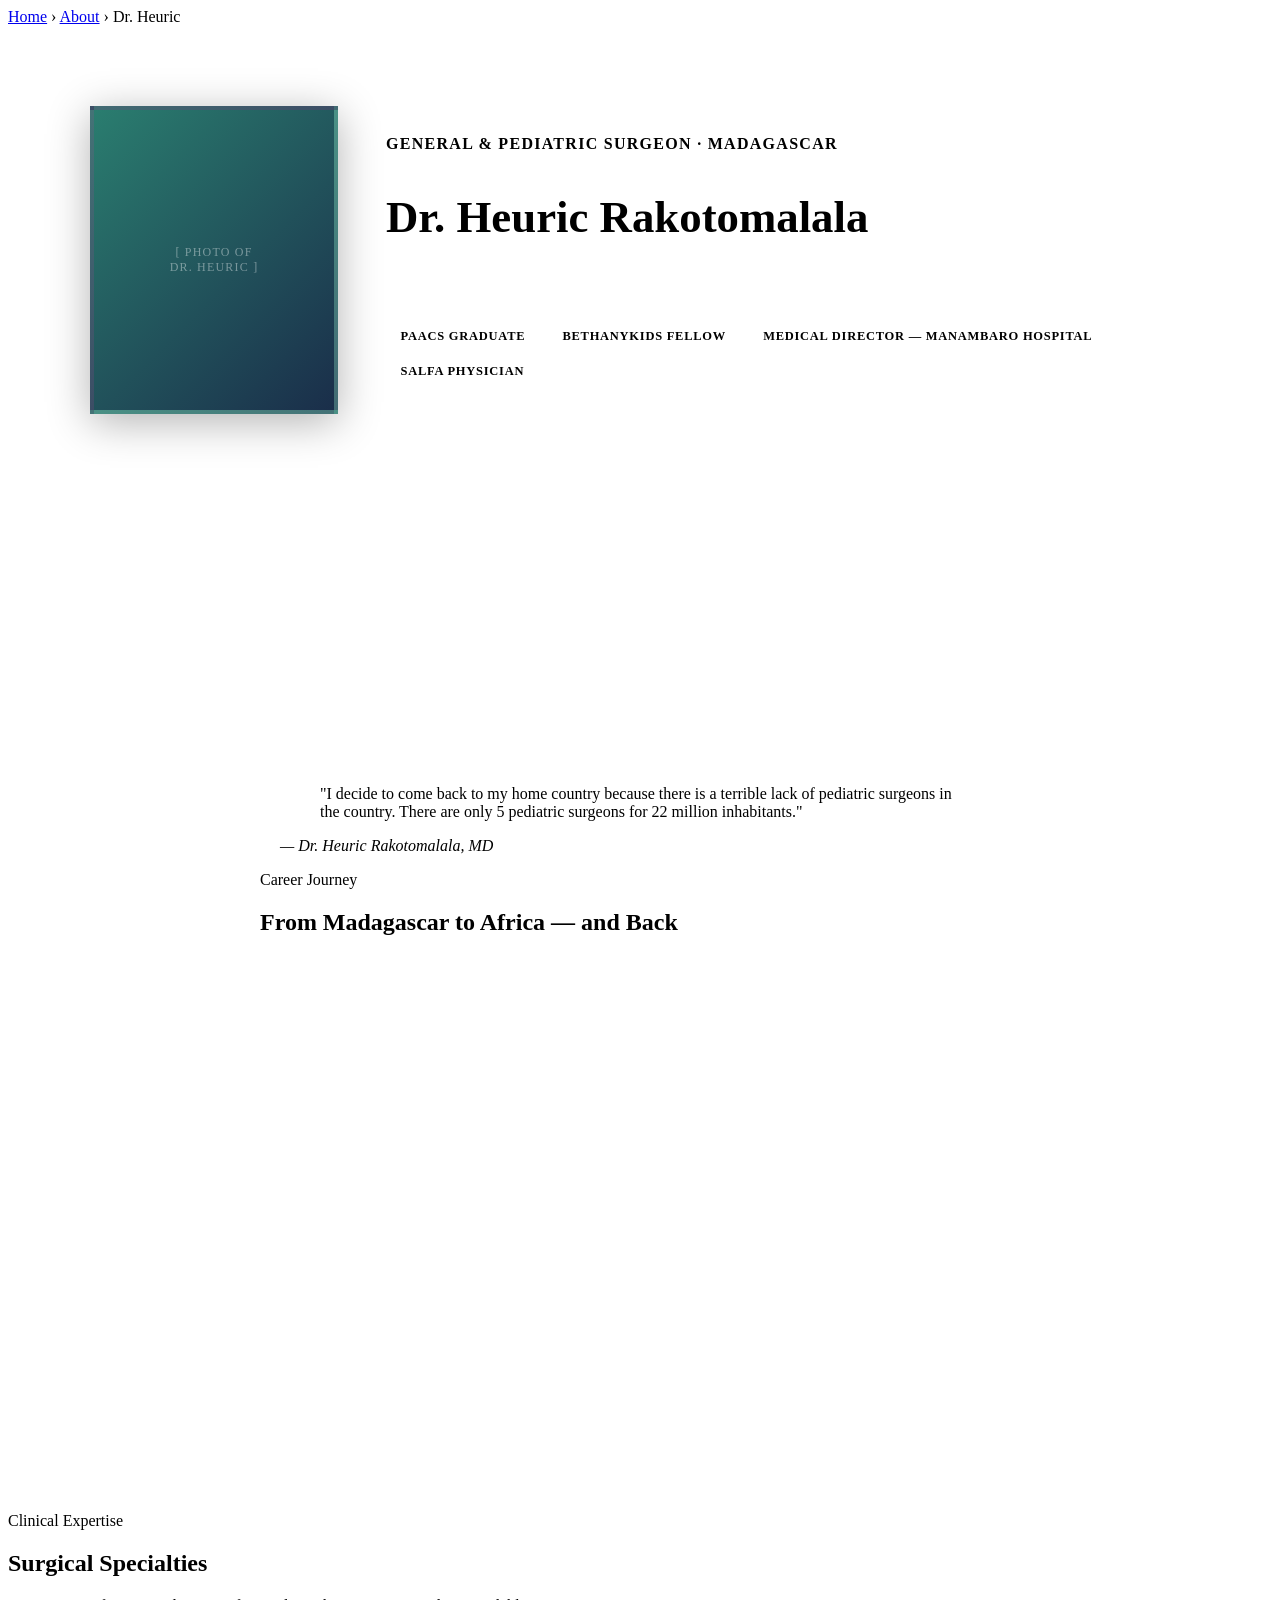
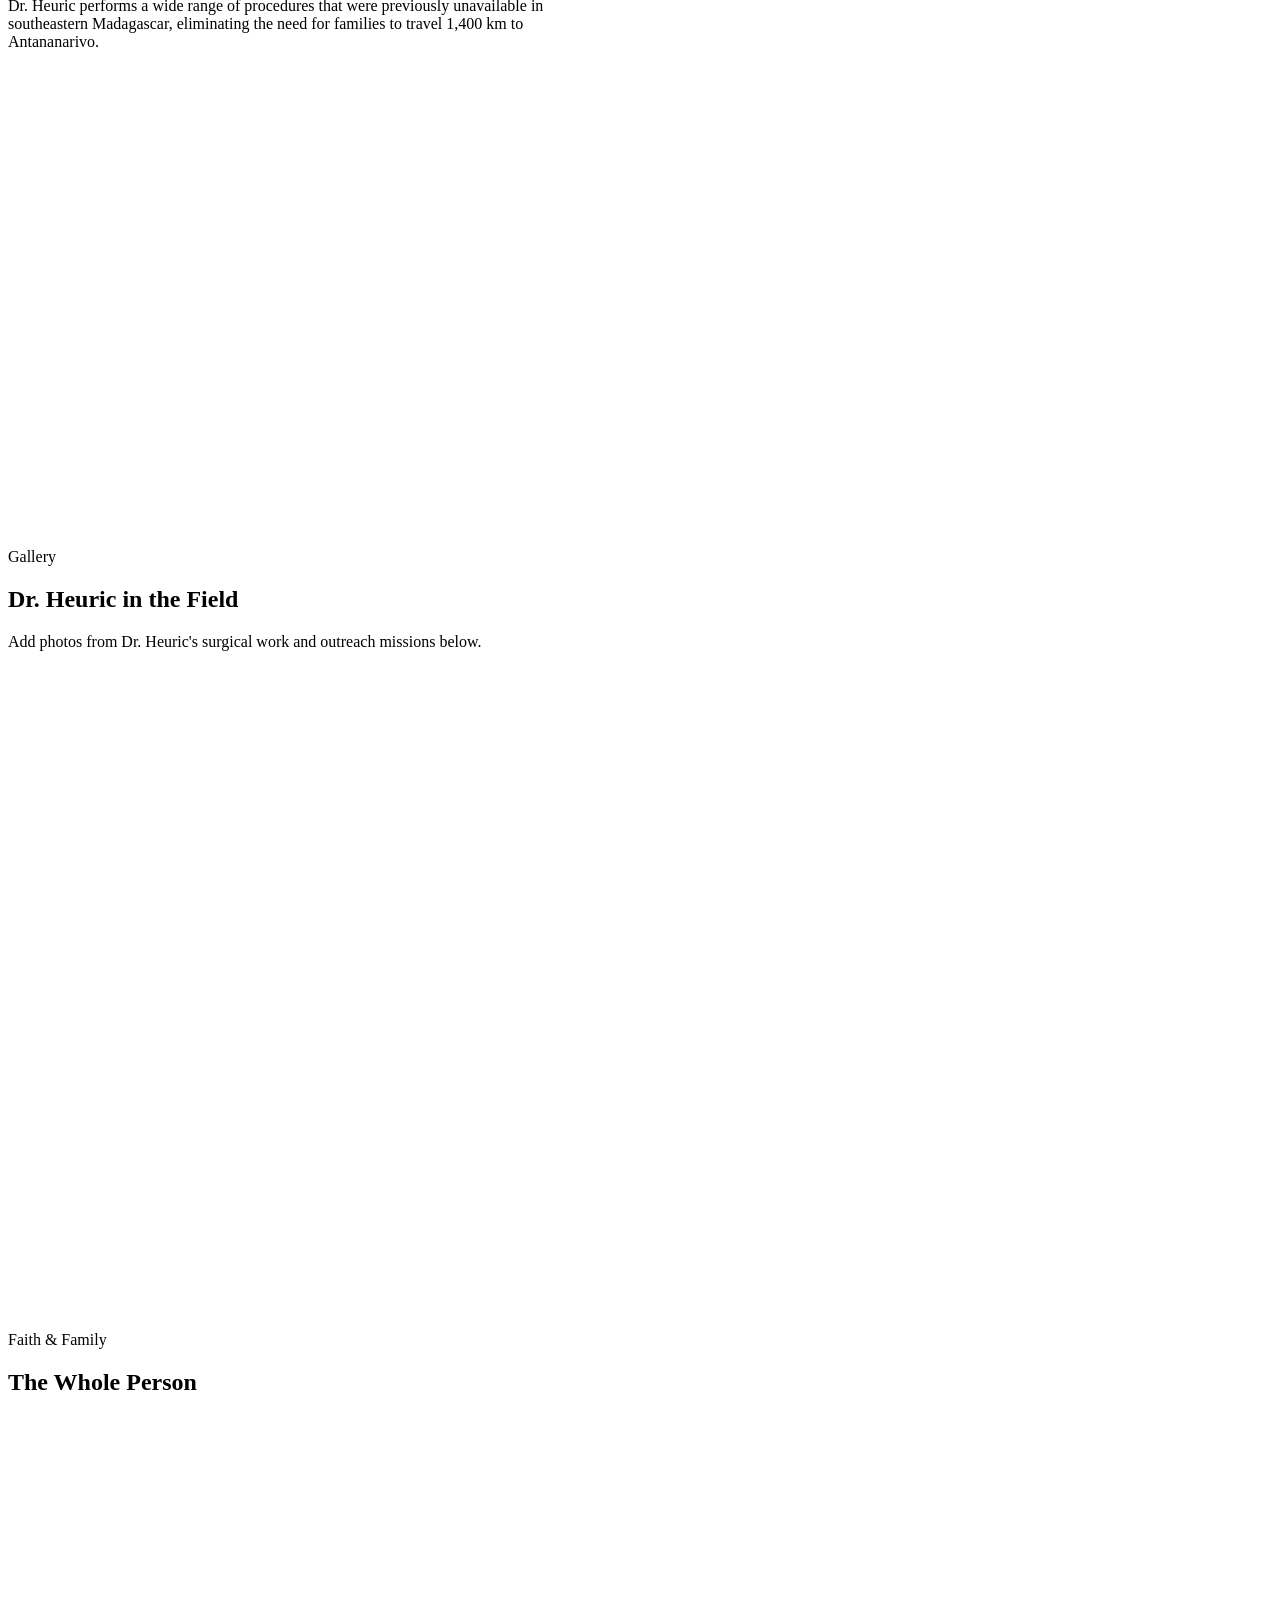
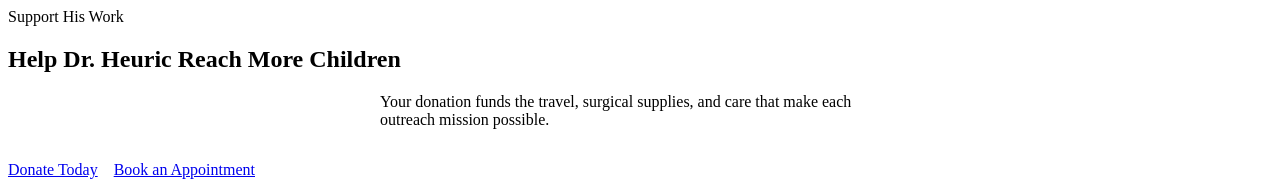
==== pages/doctor.html @ 9b4badfc "Add files via upload" ====
<!DOCTYPE html>
<html lang="en">
<head>
  <meta charset="UTF-8" />
  <meta name="viewport" content="width=device-width, initial-scale=1.0" />
  <title>Dr. Heuric Rakotomalala — BethanyKids Madagascar</title>
  <meta name="description" content="Meet Dr. Heuric Rakotomalala, one of Madagascar's leading pediatric and general surgeons, serving children across the island through BethanyKids Madagascar." />
  <link rel="stylesheet" href="../css/style.css" />
  <style>
    .fade-in {
      opacity: 0;
      transform: translateY(20px);
      transition: opacity 0.6s ease, transform 0.6s ease;
    }
    .fade-in.visible { opacity: 1; transform: translateY(0); }

    .bio-hero {
      background: var(--navy);
      padding: 5rem 2rem;
      position: relative;
      overflow: hidden;
    }

    .bio-hero::after {
      content: '';
      position: absolute;
      bottom: 0; left: 0; right: 0;
      height: 4px;
      background: linear-gradient(90deg, var(--teal) 0%, var(--gold) 100%);
    }

    .bio-hero-inner {
      max-width: 1100px;
      margin: 0 auto;
      display: grid;
      grid-template-columns: auto 1fr;
      gap: 3rem;
      align-items: center;
    }

    .bio-photo {
      width: 240px;
      height: 300px;
      object-fit: cover;
      border-radius: var(--radius);
      box-shadow: 0 8px 40px rgba(0,0,0,0.3);
      border: 4px solid rgba(255,255,255,0.15);
      background: linear-gradient(135deg, #2a7d6f, #1a2e4a);
      display: flex;
      align-items: center;
      justify-content: center;
      color: rgba(255,255,255,0.4);
      font-size: 0.75rem;
      letter-spacing: 0.1em;
      text-transform: uppercase;
      text-align: center;
      flex-shrink: 0;
    }

    .bio-header h1 {
      color: var(--white);
      font-size: clamp(1.8rem, 4vw, 2.8rem);
      margin-bottom: 0.5rem;
    }

    .bio-header .title-badge {
      color: var(--gold);
      font-size: 1rem;
      font-weight: 700;
      letter-spacing: 0.08em;
      text-transform: uppercase;
      margin-bottom: 1.25rem;
      display: block;
    }

    .bio-header p {
      color: rgba(255,255,255,0.8);
      font-size: 1.05rem;
      max-width: 580px;
      margin-bottom: 1.5rem;
    }

    .bio-tags { display: flex; flex-wrap: wrap; gap: 0.5rem; }

    .bio-tag {
      background: rgba(255,255,255,0.1);
      border: 1px solid rgba(255,255,255,0.2);
      color: var(--white);
      padding: 0.3rem 0.85rem;
      border-radius: 20px;
      font-size: 0.78rem;
      font-weight: 700;
      letter-spacing: 0.06em;
      text-transform: uppercase;
    }

    .timeline {
      position: relative;
      padding-left: 2rem;
      margin-top: 2rem;
    }

    .timeline::before {
      content: '';
      position: absolute;
      left: 0;
      top: 0; bottom: 0;
      width: 2px;
      background: linear-gradient(180deg, var(--teal) 0%, var(--gold) 100%);
    }

    .timeline-item {
      position: relative;
      padding: 0 0 2rem 1.5rem;
    }

    .timeline-item::before {
      content: '';
      position: absolute;
      left: -0.45rem;
      top: 0.4rem;
      width: 12px;
      height: 12px;
      border-radius: 50%;
      background: var(--gold);
      border: 2px solid var(--white);
    }

    .timeline-year {
      font-size: 0.75rem;
      font-weight: 700;
      letter-spacing: 0.12em;
      text-transform: uppercase;
      color: var(--teal);
      margin-bottom: 0.25rem;
    }

    .timeline-title {
      font-family: var(--font-display);
      font-size: 1.05rem;
      color: var(--navy);
      margin-bottom: 0.25rem;
    }

    .timeline-desc {
      font-size: 0.9rem;
      color: var(--gray);
    }

    .specialties-grid {
      display: grid;
      grid-template-columns: repeat(auto-fit, minmax(200px, 1fr));
      gap: 1rem;
      margin-top: 1.5rem;
    }

    .specialty-item {
      display: flex;
      align-items: flex-start;
      gap: 0.75rem;
      padding: 1rem;
      background: var(--off-white);
      border-radius: var(--radius);
    }

    .specialty-item .icon { font-size: 1.4rem; flex-shrink: 0; }
    .specialty-item span { font-size: 0.9rem; font-weight: 700; color: var(--navy); }

    .gallery-grid {
      display: grid;
      grid-template-columns: repeat(3, 1fr);
      gap: 1rem;
      margin-top: 2rem;
    }

    .gallery-item {
      border-radius: var(--radius);
      overflow: hidden;
      aspect-ratio: 4/3;
      background: linear-gradient(135deg, var(--navy), var(--teal));
      display: flex;
      align-items: center;
      justify-content: center;
      color: rgba(255,255,255,0.4);
      font-size: 0.75rem;
      letter-spacing: 0.08em;
      text-transform: uppercase;
      text-align: center;
    }

    .gallery-item img {
      width: 100%; height: 100%;
      object-fit: cover;
    }

    @media (max-width: 700px) {
      .bio-hero-inner { grid-template-columns: 1fr; }
      .bio-photo { width: 160px; height: 200px; }
      .gallery-grid { grid-template-columns: 1fr 1fr; }
    }
  </style>
</head>
<body>

<div id="site-nav"></div>

<nav class="breadcrumb">
  <a href="../index.html">Home</a>
  <span>›</span>
  <a href="about.html">About</a>
  <span>›</span>
  <span>Dr. Heuric</span>
</nav>

<!-- BIO HERO -->
<section class="bio-hero">
  <div class="bio-hero-inner">
    <!-- Replace this div with <img> once photo is available -->
    <div class="bio-photo">[ Photo of<br>Dr. Heuric ]</div>
    <div class="bio-header">
      <span class="title-badge">General &amp; Pediatric Surgeon · Madagascar</span>
      <h1>Dr. Heuric Rakotomalala</h1>
      <p>Serving the children of Madagascar with world-class surgical skill, compassion, and faith — one operation at a time.</p>
      <div class="bio-tags">
        <span class="bio-tag">PAACS Graduate</span>
        <span class="bio-tag">BethanyKids Fellow</span>
        <span class="bio-tag">Medical Director — Manambaro Hospital</span>
        <span class="bio-tag">SALFA Physician</span>
      </div>
    </div>
  </div>
</section>

<!-- INTRO -->
<section class="section">
  <div class="container">
    <div class="split">
      <div class="fade-in">
        <p class="section-label">His Story</p>
        <h2 class="section-title">A Doctor Called to Serve</h2>
        <p style="color:var(--gray);margin-bottom:1rem;">
          Dr. Heuric Rakotomalala was born in Antsirabe, Madagascar and grew up mostly in Antananarivo. From the beginning, he felt called to serve his countrymen — a calling that would take him through years of advanced training before bringing him back to the people who needed him most.
        </p>
        <p style="color:var(--gray);margin-bottom:1rem;">
          He trained first as a medical doctor in Madagascar, then pursued surgical training through <strong>PAACS</strong> (Pan African Academy of Christian Surgeons) at Banso Baptist Hospital in Cameroon from 2003, graduating in July 2007. He went on to complete a <strong>pediatric surgery fellowship at BethanyKids' Kijabe Hospital in Kenya</strong>, graduating in 2010.
        </p>
        <p style="color:var(--gray);">
          After graduation, Dr. Rakotomalala worked one year at BethanyKids as a Junior Consultant Pediatric Surgeon. In March 2011, the Lord brought Heuric and his family back to Madagascar — appointed to work at Antanimalandy Lutheran Hospital in Mahajanga.
        </p>
      </div>
      <div class="split-img fade-in">
        <!-- Replace with real photo — e.g., Heuric at Manambaro with Dr. Roach -->
        <div class="img-placeholder">[ Photo: Dr. Heuric with team at Manambaro ]</div>
      </div>
    </div>
  </div>
</section>

<!-- QUOTE -->
<section class="section section-alt">
  <div class="container">
    <div class="quote-block" style="max-width:720px;margin:0 auto;">
      <blockquote>"I decide to come back to my home country because there is a terrible lack of pediatric surgeons in the country. There are only 5 pediatric surgeons for 22 million inhabitants."</blockquote>
      <cite>— Dr. Heuric Rakotomalala, MD</cite>
    </div>
  </div>
</section>

<!-- CAREER TIMELINE -->
<section class="section">
  <div class="container">
    <div style="max-width:760px;margin:0 auto;">
      <p class="section-label">Career Journey</p>
      <h2 class="section-title">From Madagascar to Africa — and Back</h2>
      <div class="timeline fade-in">
        <div class="timeline-item">
          <div class="timeline-year">Early Career</div>
          <div class="timeline-title">Medical Doctor, Madagascar</div>
          <div class="timeline-desc">Completed initial medical training in Madagascar before pursuing advanced surgical specialization.</div>
        </div>
        <div class="timeline-item">
          <div class="timeline-year">2003 – 2007</div>
          <div class="timeline-title">PAACS Surgical Residency — Banso Baptist Hospital, Cameroon</div>
          <div class="timeline-desc">Trained in general surgery through the Pan African Academy of Christian Surgeons. Graduated July 2007.</div>
        </div>
        <div class="timeline-item">
          <div class="timeline-year">2007 – 2010</div>
          <div class="timeline-title">Pediatric Surgery Fellowship — BethanyKids, Kijabe Hospital, Kenya</div>
          <div class="timeline-desc">Completed specialized pediatric surgery training. Graduated 2010. Served briefly as Junior Consultant Pediatric Surgeon at BethanyKids.</div>
        </div>
        <div class="timeline-item">
          <div class="timeline-year">2011</div>
          <div class="timeline-title">Return to Madagascar — Antanimalandy Lutheran Hospital, Mahajanga</div>
          <div class="timeline-desc">Returned home with family. Appointed to Antanimalandy Lutheran Hospital. Also became Chief Medical Officer while training young physicians.</div>
        </div>
        <div class="timeline-item">
          <div class="timeline-year">2015 – Present</div>
          <div class="timeline-title">Medical Director — Manambaro Lutheran Hospital, Southeastern Madagascar</div>
          <div class="timeline-desc">Serving the southeastern region where need for surgeons is "huge." The hospital serves nearly 3 million people with Dr. Rakotomalala as the only certified general and pediatric surgeon. Hosted international medical exchanges with University of Western Michigan.</div>
        </div>
      </div>
    </div>
  </div>
</section>

<!-- SPECIALTIES -->
<section class="section section-alt">
  <div class="container">
    <p class="section-label">Clinical Expertise</p>
    <h2 class="section-title">Surgical Specialties</h2>
    <p style="color:var(--gray);max-width:600px;margin-bottom:0.5rem;">
      Dr. Heuric performs a wide range of procedures that were previously unavailable in southeastern Madagascar, eliminating the need for families to travel 1,400 km to Antananarivo.
    </p>
    <div class="specialties-grid fade-in">
      <div class="specialty-item">
        <span class="icon">👶</span>
        <span>Cleft Lip &amp; Palate Repair</span>
      </div>
      <div class="specialty-item">
        <span class="icon">🧠</span>
        <span>VP Shunt Placement</span>
      </div>
      <div class="specialty-item">
        <span class="icon">🦶</span>
        <span>Clubfoot Correction</span>
      </div>
      <div class="specialty-item">
        <span class="icon">🩺</span>
        <span>Spina Bifida Correction</span>
      </div>
      <div class="specialty-item">
        <span class="icon">🔬</span>
        <span>General Pediatric Surgery</span>
      </div>
      <div class="specialty-item">
        <span class="icon">🏥</span>
        <span>General &amp; Emergency Surgery</span>
      </div>
      <div class="specialty-item">
        <span class="icon">📋</span>
        <span>Surgical Outreach &amp; Training</span>
      </div>
      <div class="specialty-item">
        <span class="icon">🌍</span>
        <span>Tropical Medicine Consultation</span>
      </div>
    </div>
  </div>
</section>

<!-- IMPACT AT MANAMBARO -->
<section class="section">
  <div class="container">
    <div class="split">
      <div class="split-img fade-in">
        <div class="img-placeholder">[ Photo: Heuric in green scrubs at Manambaro with Dr. Roach, students &amp; SALFA health leaders ]</div>
      </div>
      <div class="fade-in">
        <p class="section-label">Impact at Manambaro</p>
        <h2 class="section-title">Transforming a Region</h2>
        <p style="color:var(--gray);margin-bottom:1rem;">
          Since Dr. Rakotomalala began serving at Manambaro Lutheran Hospital in February 2015, the impact on the surrounding region has been immense. Patients no longer need to travel 1,400 km to Antananarivo for pediatric surgical procedures.
        </p>
        <p style="color:var(--gray);margin-bottom:1rem;">
          Many surrounding hospitals now refer their surgical patients to Dr. Rakotomalala — who sometimes travels over 500 kilometres to reach them. The hospital serves nearly 3 million people.
        </p>
        <p style="color:var(--gray);margin-bottom:1.5rem;">
          In addition to his surgical work, Dr. Heuric hosted Professor Dr. Richard Roach from the University of Western Michigan and multiple groups of students for medical exchanges — Malagasy doctors teaching tropical medicine, visiting physicians sharing updates on diabetes, hypertension and stroke treatments.
        </p>
        <div class="quote-block">
          <blockquote>"Patients no longer have to travel the long distance from southwest Cameroon to the PAACS training centre for surgical procedures that can now be done in Mutengene."</blockquote>
          <cite>— Parallel story: Dr. Gerald Ekwen, PAACS Alumni Newsletter</cite>
        </div>
      </div>
    </div>
  </div>
</section>

<!-- PHOTO GALLERY -->
<section class="section section-alt">
  <div class="container">
    <p class="section-label">Gallery</p>
    <h2 class="section-title">Dr. Heuric in the Field</h2>
    <p style="color:var(--gray);margin-bottom:0.5rem;">
      Add photos from Dr. Heuric's surgical work and outreach missions below.
    </p>
    <div class="gallery-grid fade-in">
      <div class="gallery-item">[ Photo 1 ]</div>
      <div class="gallery-item">[ Photo 2 ]</div>
      <div class="gallery-item">[ Photo 3 ]</div>
      <div class="gallery-item">[ Photo 4 ]</div>
      <div class="gallery-item">[ Photo 5 ]</div>
      <div class="gallery-item">[ Photo 6 ]</div>
    </div>
  </div>
</section>

<!-- PERSONAL -->
<section class="section section-navy">
  <div class="container" style="max-width:760px;">
    <p class="section-label">Faith &amp; Family</p>
    <h2 class="section-title" style="color:var(--white);">The Whole Person</h2>
    <p style="color:rgba(255,255,255,0.8);margin-bottom:1rem;">
      Dr. Heuric and his wife, Mireille — who is also an internist — have three grown children (Ihoby, Andry and Mirenty), each pursuing their education in the United States.
    </p>
    <p style="color:rgba(255,255,255,0.8);margin-bottom:1rem;">
      His daily routine begins with hospital devotions followed by surgical rounds and scheduled procedures. He reflects that PAACS prepared him not just surgically, but spiritually: <em style="color:var(--gold);">"PAACS helped me to live a daily life honoring God — performing high quality surgery, handling difficult situations with learned skills, and having the Great Healer beside me."</em>
    </p>
    <p style="color:rgba(255,255,255,0.8);">
      "God is truly our Provider since the beginning," he states. Dr. Heuric is committed to training future surgeons at Manambaro Lutheran Hospital and across Madagascar through PAACS.
    </p>
  </div>
</section>

<!-- CTA -->
<section class="section text-center">
  <div class="container">
    <p class="section-label">Support His Work</p>
    <h2 class="section-title">Help Dr. Heuric Reach More Children</h2>
    <p style="color:var(--gray);max-width:520px;margin:0 auto 2rem;">
      Your donation funds the travel, surgical supplies, and care that make each outreach mission possible.
    </p>
    <a href="donate.html"  class="btn btn-primary">Donate Today</a>
    <a href="contact.html" class="btn btn-teal" style="margin-left:0.75rem;">Book an Appointment</a>
  </div>
</section>

<div id="site-footer"></div>

<script>window.BKM_PAGE = 'doctor'; window.BKM_ROOT = '../';</script>
<script src="../js/components.js"></script>
<script src="../js/main.js"></script>
</body>
</html>
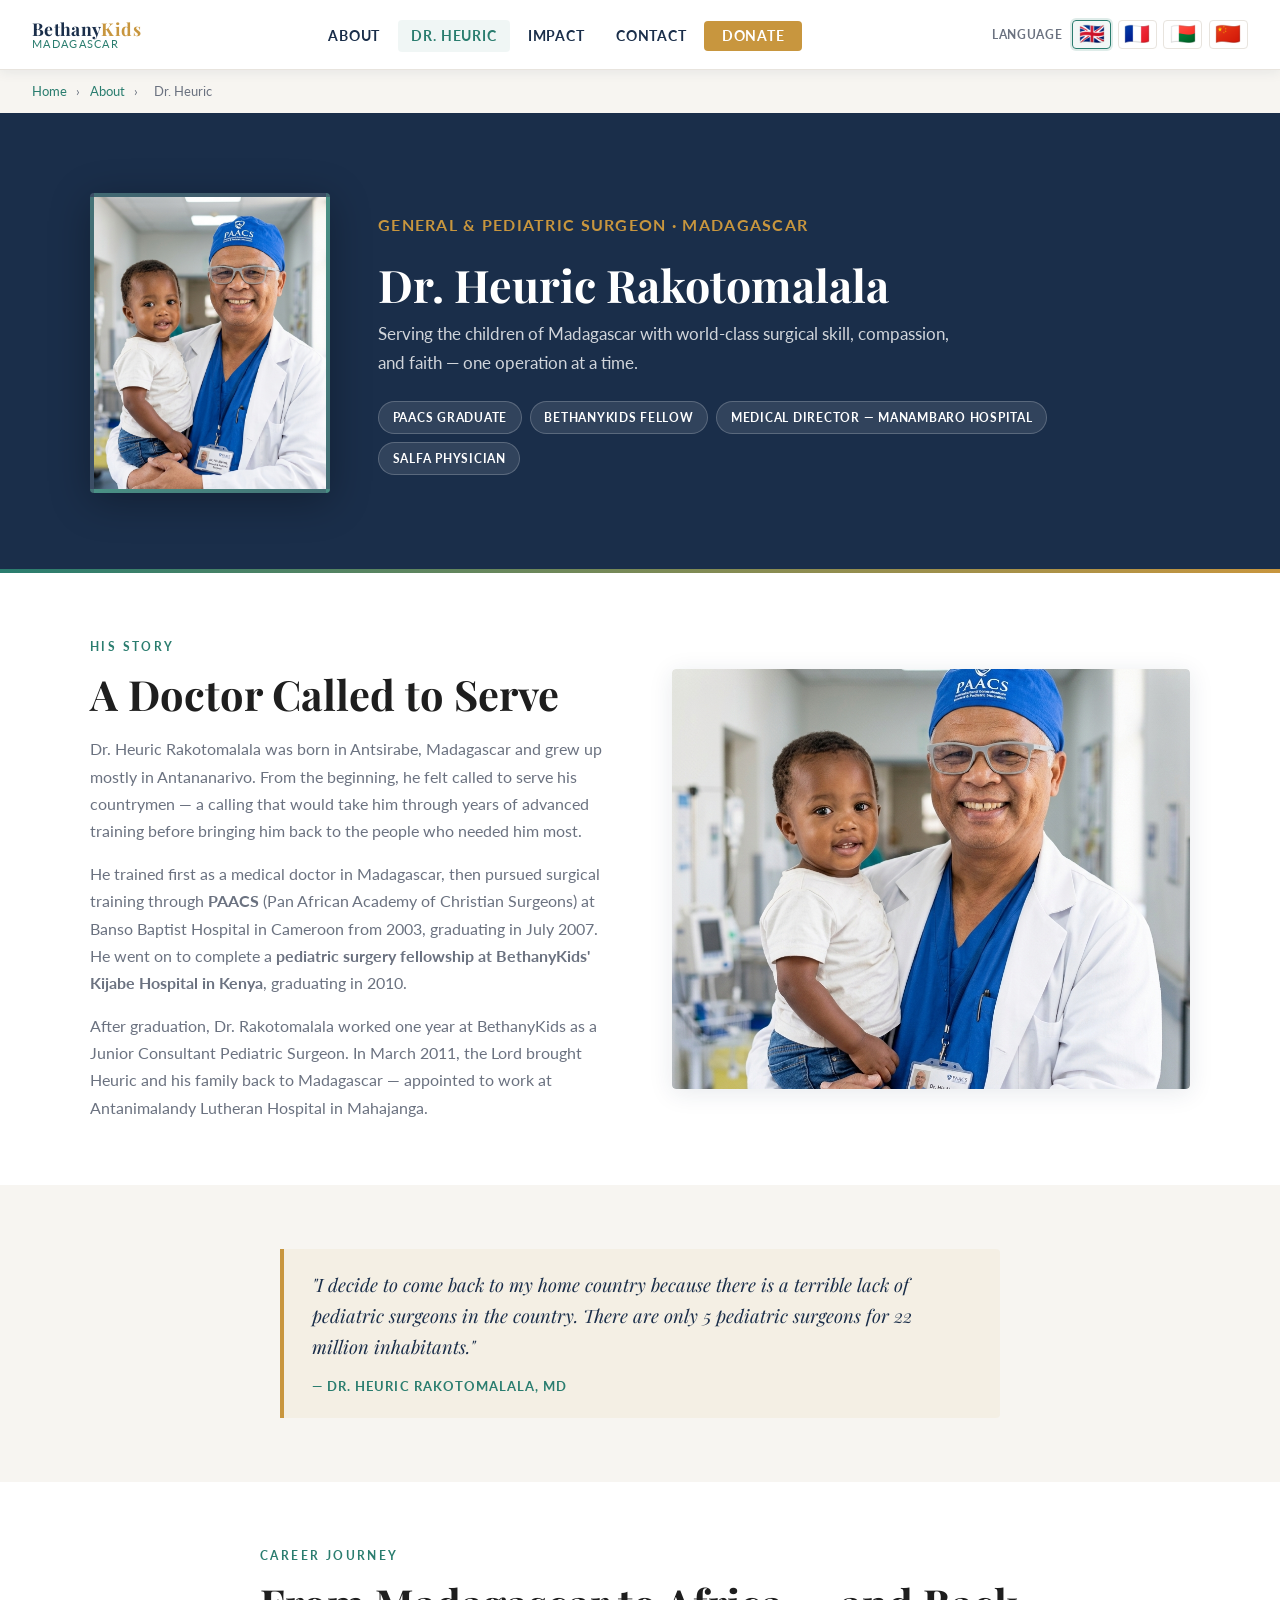
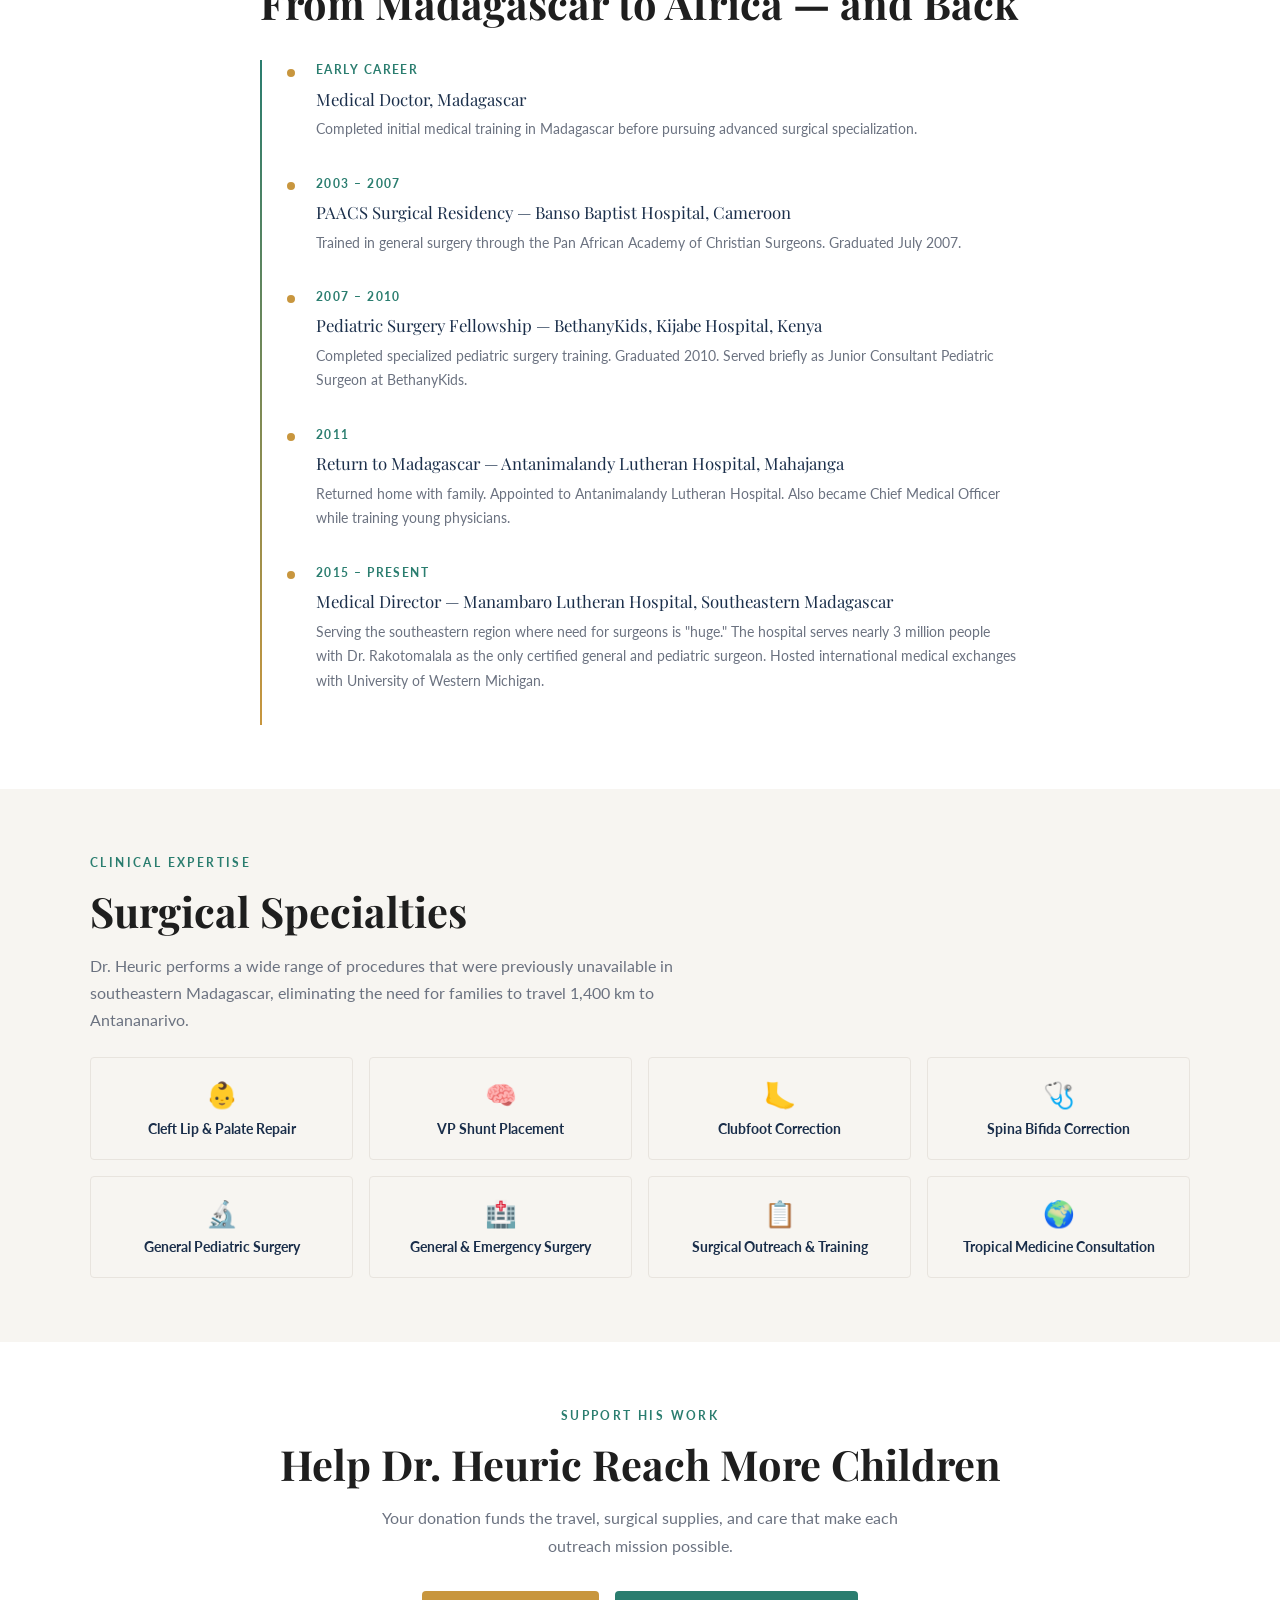
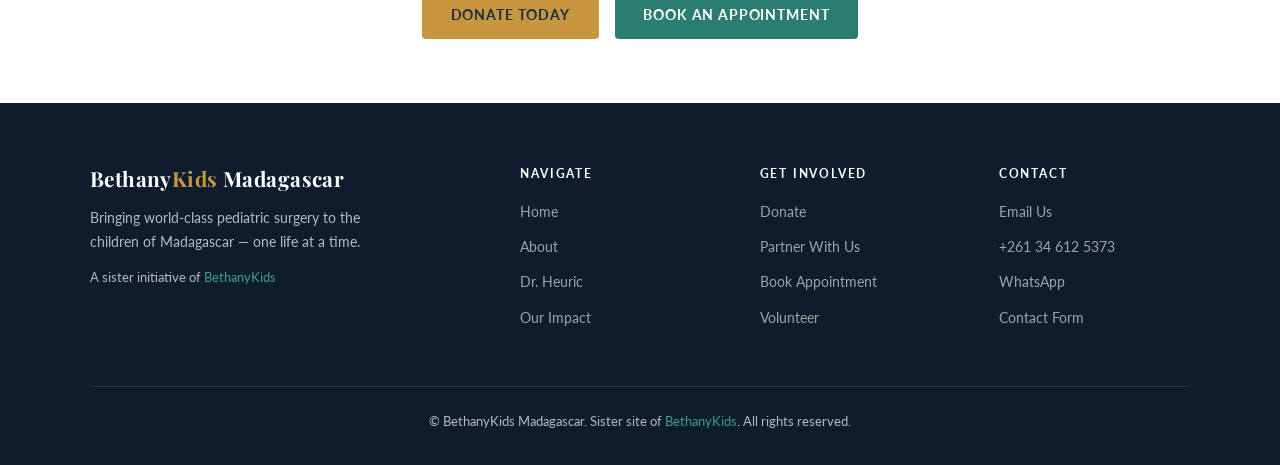
==== commit 4e5b9e98: "Update doctor.html" ====
--- a/pages/doctor.html
+++ b/pages/doctor.html
@@ -149,22 +149,31 @@
 
     .specialties-grid {
       display: grid;
-      grid-template-columns: repeat(auto-fit, minmax(200px, 1fr));
+      grid-template-columns: repeat(4, 1fr);
       gap: 1rem;
       margin-top: 1.5rem;
     }
 
     .specialty-item {
       display: flex;
-      align-items: flex-start;
-      gap: 0.75rem;
-      padding: 1rem;
+      flex-direction: column;
+      align-items: center;
+      text-align: center;
+      gap: 0.6rem;
+      padding: 1.25rem 0.75rem;
       background: var(--off-white);
       border-radius: var(--radius);
-    }
-
-    .specialty-item .icon { font-size: 1.4rem; flex-shrink: 0; }
-    .specialty-item span { font-size: 0.9rem; font-weight: 700; color: var(--navy); }
+      border: 1.5px solid var(--gray-lt);
+      transition: border-color var(--transition), box-shadow var(--transition);
+    }
+
+    .specialty-item:hover {
+      border-color: var(--teal);
+      box-shadow: 0 2px 12px rgba(42,125,111,0.1);
+    }
+
+    .specialty-item .icon { font-size: 1.6rem; }
+    .specialty-item span { font-size: 0.85rem; font-weight: 700; color: var(--navy); line-height: 1.3; }
 
     .gallery-grid {
       display: grid;
@@ -196,7 +205,7 @@
     @media (max-width: 700px) {
       .bio-hero-inner { grid-template-columns: 1fr; }
       .bio-photo { width: 160px; height: 200px; }
-      .gallery-grid { grid-template-columns: 1fr 1fr; }
+      .specialties-grid { grid-template-columns: repeat(2, 1fr); }
     }
   </style>
 </head>
@@ -215,8 +224,8 @@
 <!-- BIO HERO -->
 <section class="bio-hero">
   <div class="bio-hero-inner">
-    <!-- Replace this div with <img> once photo is available -->
-    <div class="bio-photo">[ Photo of<br>Dr. Heuric ]</div>
+    <!-- Dr. Heuric photo -->
+    <img src="../assets/img/Dr. Heuric for BK Madagascar.png" alt="Dr. Heuric Rakotomalala" class="bio-photo" style="object-fit:cover;" onerror="this.outerHTML='<div class=\'bio-photo\'>[ Photo of<br>Dr. Heuric ]</div>'">
     <div class="bio-header">
       <span class="title-badge">General &amp; Pediatric Surgeon · Madagascar</span>
       <h1>Dr. Heuric Rakotomalala</h1>
@@ -249,8 +258,7 @@
         </p>
       </div>
       <div class="split-img fade-in">
-        <!-- Replace with real photo — e.g., Heuric at Manambaro with Dr. Roach -->
-        <div class="img-placeholder">[ Photo: Dr. Heuric with team at Manambaro ]</div>
+        <img src="../assets/img/Dr. Heuric for BK Madagascar.png" alt="Dr. Heuric Rakotomalala" style="width:100%;height:420px;object-fit:cover;border-radius:var(--radius);" onerror="this.outerHTML='<div class=\'img-placeholder\'>[ Photo: Dr. Heuric ]</div>'">
       </div>
     </div>
   </div>
@@ -345,70 +353,6 @@
         <span>Tropical Medicine Consultation</span>
       </div>
     </div>
-  </div>
-</section>
-
-<!-- IMPACT AT MANAMBARO -->
-<section class="section">
-  <div class="container">
-    <div class="split">
-      <div class="split-img fade-in">
-        <div class="img-placeholder">[ Photo: Heuric in green scrubs at Manambaro with Dr. Roach, students &amp; SALFA health leaders ]</div>
-      </div>
-      <div class="fade-in">
-        <p class="section-label">Impact at Manambaro</p>
-        <h2 class="section-title">Transforming a Region</h2>
-        <p style="color:var(--gray);margin-bottom:1rem;">
-          Since Dr. Rakotomalala began serving at Manambaro Lutheran Hospital in February 2015, the impact on the surrounding region has been immense. Patients no longer need to travel 1,400 km to Antananarivo for pediatric surgical procedures.
-        </p>
-        <p style="color:var(--gray);margin-bottom:1rem;">
-          Many surrounding hospitals now refer their surgical patients to Dr. Rakotomalala — who sometimes travels over 500 kilometres to reach them. The hospital serves nearly 3 million people.
-        </p>
-        <p style="color:var(--gray);margin-bottom:1.5rem;">
-          In addition to his surgical work, Dr. Heuric hosted Professor Dr. Richard Roach from the University of Western Michigan and multiple groups of students for medical exchanges — Malagasy doctors teaching tropical medicine, visiting physicians sharing updates on diabetes, hypertension and stroke treatments.
-        </p>
-        <div class="quote-block">
-          <blockquote>"Patients no longer have to travel the long distance from southwest Cameroon to the PAACS training centre for surgical procedures that can now be done in Mutengene."</blockquote>
-          <cite>— Parallel story: Dr. Gerald Ekwen, PAACS Alumni Newsletter</cite>
-        </div>
-      </div>
-    </div>
-  </div>
-</section>
-
-<!-- PHOTO GALLERY -->
-<section class="section section-alt">
-  <div class="container">
-    <p class="section-label">Gallery</p>
-    <h2 class="section-title">Dr. Heuric in the Field</h2>
-    <p style="color:var(--gray);margin-bottom:0.5rem;">
-      Add photos from Dr. Heuric's surgical work and outreach missions below.
-    </p>
-    <div class="gallery-grid fade-in">
-      <div class="gallery-item">[ Photo 1 ]</div>
-      <div class="gallery-item">[ Photo 2 ]</div>
-      <div class="gallery-item">[ Photo 3 ]</div>
-      <div class="gallery-item">[ Photo 4 ]</div>
-      <div class="gallery-item">[ Photo 5 ]</div>
-      <div class="gallery-item">[ Photo 6 ]</div>
-    </div>
-  </div>
-</section>
-
-<!-- PERSONAL -->
-<section class="section section-navy">
-  <div class="container" style="max-width:760px;">
-    <p class="section-label">Faith &amp; Family</p>
-    <h2 class="section-title" style="color:var(--white);">The Whole Person</h2>
-    <p style="color:rgba(255,255,255,0.8);margin-bottom:1rem;">
-      Dr. Heuric and his wife, Mireille — who is also an internist — have three grown children (Ihoby, Andry and Mirenty), each pursuing their education in the United States.
-    </p>
-    <p style="color:rgba(255,255,255,0.8);margin-bottom:1rem;">
-      His daily routine begins with hospital devotions followed by surgical rounds and scheduled procedures. He reflects that PAACS prepared him not just surgically, but spiritually: <em style="color:var(--gold);">"PAACS helped me to live a daily life honoring God — performing high quality surgery, handling difficult situations with learned skills, and having the Great Healer beside me."</em>
-    </p>
-    <p style="color:rgba(255,255,255,0.8);">
-      "God is truly our Provider since the beginning," he states. Dr. Heuric is committed to training future surgeons at Manambaro Lutheran Hospital and across Madagascar through PAACS.
-    </p>
   </div>
 </section>
 
--- a/css/style.css
+++ b/css/style.css
@@ -0,0 +1,765 @@
+/* ============================================================
+   BETHANY KIDS MADAGASCAR — Global Styles
+   Palette mirrored from bethanykids.org
+   ============================================================ */
+
+@import url('https://fonts.googleapis.com/css2?family=Playfair+Display:ital,wght@0,400;0,700;1,400&family=Lato:wght@300;400;700&display=swap');
+
+:root {
+  --navy:    #1a2e4a;
+  --teal:    #2a7d6f;
+  --teal-lt: #3aa08f;
+  --gold:    #c8963e;
+  --white:   #ffffff;
+  --off-white: #f7f5f1;
+  --gray-lt: #e8e4de;
+  --gray:    #6b7280;
+  --text:    #1e1e1e;
+  --font-display: 'Playfair Display', Georgia, serif;
+  --font-body:    'Lato', sans-serif;
+  --radius: 4px;
+  --shadow: 0 4px 24px rgba(26,46,74,0.10);
+  --transition: 0.25s ease;
+}
+
+*, *::before, *::after { box-sizing: border-box; margin: 0; padding: 0; }
+
+html { scroll-behavior: smooth; font-size: 16px; }
+
+body {
+  font-family: var(--font-body);
+  color: var(--text);
+  background: var(--white);
+  line-height: 1.7;
+}
+
+img { max-width: 100%; display: block; }
+a  { color: var(--teal); text-decoration: none; transition: color var(--transition); }
+a:hover { color: var(--gold); }
+
+h1,h2,h3,h4 { font-family: var(--font-display); line-height: 1.2; }
+
+/* ── NAVIGATION ── */
+.site-nav {
+  position: sticky;
+  top: 0;
+  z-index: 100;
+  background: var(--white);
+  padding: 0 2rem;
+  display: flex;
+  align-items: center;
+  justify-content: space-between;
+  height: 70px;
+  box-shadow: 0 2px 12px rgba(26,46,74,0.08);
+  border-bottom: 1px solid var(--gray-lt);
+}
+
+.nav-logo {
+  display: flex;
+  align-items: center;
+  gap: 0.75rem;
+  text-decoration: none;
+}
+
+.nav-logo img {
+  height: 40px;
+  width: auto;
+}
+
+.nav-logo-text {
+  display: flex;
+  flex-direction: column;
+  line-height: 1.1;
+}
+
+.nav-logo-text .org-name {
+  font-family: var(--font-display);
+  font-size: 1.1rem;
+  color: var(--navy);
+  font-weight: 700;
+  letter-spacing: 0.02em;
+}
+
+.nav-logo-text .org-sub {
+  font-size: 0.68rem;
+  color: var(--teal);
+  letter-spacing: 0.12em;
+  text-transform: uppercase;
+}
+
+.nav-links {
+  display: flex;
+  align-items: center;
+  gap: 0.25rem;
+  list-style: none;
+}
+
+.nav-links a {
+  color: var(--navy);
+  font-size: 0.85rem;
+  font-weight: 700;
+  letter-spacing: 0.06em;
+  text-transform: uppercase;
+  padding: 0.5rem 0.85rem;
+  border-radius: var(--radius);
+  transition: all var(--transition);
+}
+
+.nav-links a:hover,
+.nav-links a.active {
+  color: var(--teal);
+  background: rgba(42,125,111,0.07);
+}
+
+.nav-links a.btn-donate {
+  background: var(--gold);
+  color: var(--white);
+  border-radius: var(--radius);
+  padding: 0.45rem 1.1rem;
+}
+
+.nav-links a.btn-donate:hover {
+  background: #e0a84a;
+  color: var(--white);
+}
+
+/* Language Switcher */
+.lang-switcher {
+  display: flex;
+  align-items: center;
+  gap: 0.4rem;
+  margin-left: 1rem;
+}
+
+.lang-switcher .lang-label {
+  font-size: 0.72rem;
+  font-weight: 700;
+  letter-spacing: 0.06em;
+  text-transform: uppercase;
+  color: var(--gray);
+  margin-right: 0.2rem;
+  white-space: nowrap;
+}
+
+.lang-switcher button {
+  background: none;
+  border: 1.5px solid var(--gray-lt);
+  color: var(--gray);
+  font-size: 1.3rem;
+  line-height: 1;
+  padding: 0.2rem 0.35rem;
+  border-radius: 4px;
+  cursor: pointer;
+  transition: all var(--transition);
+  display: flex;
+  align-items: center;
+  justify-content: center;
+}
+
+.lang-switcher button.active,
+.lang-switcher button:hover {
+  border-color: var(--teal);
+  box-shadow: 0 0 0 2px rgba(42,125,111,0.15);
+  background: rgba(42,125,111,0.06);
+}
+
+/* Mobile hamburger */
+.nav-toggle {
+  display: none;
+  background: none;
+  border: none;
+  cursor: pointer;
+  flex-direction: column;
+  gap: 5px;
+  padding: 4px;
+}
+
+.nav-toggle span {
+  display: block;
+  width: 24px;
+  height: 2px;
+  background: var(--navy);
+  transition: all var(--transition);
+}
+
+/* ── HERO ── */
+.hero {
+  position: relative;
+  background: var(--navy);
+  min-height: 420px;
+  display: flex;
+  align-items: center;
+  overflow: hidden;
+}
+
+.hero-bg {
+  position: absolute;
+  inset: 0;
+  background-image: url('../images/hero-bg.jpg');
+  background-size: cover;
+  background-position: center top;
+  opacity: 0.22;
+}
+
+.hero-content {
+  position: relative;
+  z-index: 1;
+  max-width: 720px;
+  padding: 3.5rem 2rem 3.5rem 6vw;
+}
+
+.hero-eyebrow {
+  font-size: 0.78rem;
+  font-weight: 700;
+  letter-spacing: 0.18em;
+  text-transform: uppercase;
+  color: var(--teal-lt);
+  margin-bottom: 1rem;
+}
+
+.hero h1 {
+  font-size: clamp(2.2rem, 5vw, 3.6rem);
+  color: var(--white);
+  margin-bottom: 1.25rem;
+  line-height: 1.1;
+}
+
+.hero h1 em {
+  color: var(--gold);
+  font-style: normal;
+}
+
+.hero p {
+  font-size: 1.1rem;
+  color: rgba(255,255,255,0.82);
+  margin-bottom: 2rem;
+  max-width: 560px;
+}
+
+.btn {
+  display: inline-block;
+  padding: 0.75rem 1.8rem;
+  border-radius: var(--radius);
+  font-weight: 700;
+  font-size: 0.88rem;
+  letter-spacing: 0.06em;
+  text-transform: uppercase;
+  transition: all var(--transition);
+  cursor: pointer;
+  border: none;
+}
+
+.btn-primary {
+  background: var(--gold);
+  color: var(--navy);
+}
+.btn-primary:hover { background: #e0a84a; color: var(--navy); transform: translateY(-1px); }
+
+.btn-outline {
+  background: transparent;
+  color: var(--white);
+  border: 2px solid rgba(255,255,255,0.5);
+  margin-left: 0.75rem;
+}
+.btn-outline:hover { border-color: var(--white); color: var(--white); background: rgba(255,255,255,0.08); }
+
+.btn-teal {
+  background: var(--teal);
+  color: var(--white);
+}
+.btn-teal:hover { background: var(--teal-lt); color: var(--white); transform: translateY(-1px); }
+
+.btn-navy {
+  background: var(--navy);
+  color: var(--white);
+}
+.btn-navy:hover { background: #223556; color: var(--white); }
+
+/* ── SECTION WRAPPERS ── */
+.section { padding: 4rem 2rem; }
+.section-alt { background: var(--off-white); }
+.section-navy { background: var(--navy); color: var(--white); }
+.section-teal { background: var(--teal); color: var(--white); }
+
+.container {
+  max-width: 1100px;
+  margin: 0 auto;
+}
+
+.section-label {
+  font-size: 0.75rem;
+  font-weight: 700;
+  letter-spacing: 0.2em;
+  text-transform: uppercase;
+  color: var(--teal);
+  margin-bottom: 0.75rem;
+}
+
+.section-navy .section-label,
+.section-teal .section-label { color: var(--gold); }
+
+.section-title {
+  font-size: clamp(1.7rem, 3.5vw, 2.6rem);
+  margin-bottom: 1rem;
+}
+
+.section-intro {
+  font-size: 1.05rem;
+  color: var(--gray);
+  max-width: 640px;
+  margin-bottom: 3rem;
+}
+
+.section-navy .section-intro,
+.section-teal .section-intro { color: rgba(255,255,255,0.8); }
+
+/* ── STAT BLOCKS ── */
+.stats-grid {
+  display: grid;
+  grid-template-columns: repeat(auto-fit, minmax(180px, 1fr));
+  gap: 2rem;
+  margin-top: 3rem;
+}
+
+.stat-card {
+  text-align: center;
+  padding: 2rem 1rem;
+  border-top: 3px solid var(--gold);
+  background: var(--white);
+  box-shadow: var(--shadow);
+  border-radius: var(--radius);
+}
+
+.stat-number {
+  font-family: var(--font-display);
+  font-size: 2.8rem;
+  font-weight: 700;
+  color: var(--navy);
+  line-height: 1;
+  margin-bottom: 0.5rem;
+}
+
+.stat-label {
+  font-size: 0.82rem;
+  font-weight: 700;
+  letter-spacing: 0.08em;
+  text-transform: uppercase;
+  color: var(--gray);
+}
+
+/* ── CARDS ── */
+.cards-grid {
+  display: grid;
+  grid-template-columns: repeat(auto-fit, minmax(280px, 1fr));
+  gap: 1.5rem;
+}
+
+.card {
+  background: var(--white);
+  border-radius: var(--radius);
+  overflow: hidden;
+  box-shadow: var(--shadow);
+  transition: transform var(--transition), box-shadow var(--transition);
+}
+
+.card:hover { transform: translateY(-4px); box-shadow: 0 8px 36px rgba(26,46,74,0.14); }
+
+.card-img {
+  width: 100%;
+  height: 200px;
+  object-fit: cover;
+  background: var(--gray-lt);
+}
+
+.card-img-placeholder {
+  width: 100%;
+  height: 200px;
+  background: linear-gradient(135deg, var(--navy) 0%, var(--teal) 100%);
+  display: flex;
+  align-items: center;
+  justify-content: center;
+  color: rgba(255,255,255,0.4);
+  font-size: 0.8rem;
+  letter-spacing: 0.1em;
+  text-transform: uppercase;
+}
+
+.card-body { padding: 1.5rem; }
+.card-body h3 { font-size: 1.2rem; margin-bottom: 0.5rem; color: var(--navy); }
+.card-body p  { font-size: 0.92rem; color: var(--gray); }
+
+/* ── TWO-COL SPLIT ── */
+.split {
+  display: grid;
+  grid-template-columns: 1fr 1fr;
+  gap: 4rem;
+  align-items: center;
+}
+
+.split-img {
+  border-radius: var(--radius);
+  overflow: hidden;
+  box-shadow: var(--shadow);
+}
+
+.split-img img {
+  width: 100%;
+  height: 420px;
+  object-fit: cover;
+}
+
+.img-placeholder {
+  width: 100%;
+  height: 420px;
+  background: linear-gradient(135deg, var(--navy) 0%, var(--teal) 100%);
+  display: flex;
+  align-items: center;
+  justify-content: center;
+  color: rgba(255,255,255,0.5);
+  font-size: 0.8rem;
+  letter-spacing: 0.1em;
+  text-transform: uppercase;
+  border-radius: var(--radius);
+}
+
+/* ── QUOTE / TESTIMONIAL ── */
+.quote-block {
+  border-left: 4px solid var(--gold);
+  padding: 1.25rem 1.75rem;
+  margin: 2rem 0;
+  background: rgba(200,150,62,0.07);
+  border-radius: 0 var(--radius) var(--radius) 0;
+}
+
+.quote-block blockquote {
+  font-family: var(--font-display);
+  font-style: italic;
+  font-size: 1.15rem;
+  color: var(--navy);
+  margin-bottom: 0.5rem;
+}
+
+.quote-block cite {
+  font-size: 0.82rem;
+  font-style: normal;
+  font-weight: 700;
+  letter-spacing: 0.08em;
+  text-transform: uppercase;
+  color: var(--teal);
+}
+
+/* ── PROCESS STEPS ── */
+.steps {
+  counter-reset: step;
+  display: grid;
+  grid-template-columns: repeat(auto-fit, minmax(220px, 1fr));
+  gap: 2rem;
+  margin-top: 2rem;
+}
+
+.step {
+  padding: 1.75rem;
+  border-radius: var(--radius);
+  background: var(--white);
+  box-shadow: var(--shadow);
+  position: relative;
+}
+
+.step::before {
+  counter-increment: step;
+  content: counter(step);
+  font-family: var(--font-display);
+  font-size: 3rem;
+  font-weight: 700;
+  color: var(--gold);
+  opacity: 0.35;
+  position: absolute;
+  top: 0.75rem;
+  right: 1rem;
+  line-height: 1;
+}
+
+.step h3 { font-size: 1.05rem; margin-bottom: 0.5rem; color: var(--navy); }
+.step p  { font-size: 0.9rem; color: var(--gray); }
+
+/* ── FORM ── */
+.form-group { margin-bottom: 1.25rem; }
+
+.form-group label {
+  display: block;
+  font-size: 0.82rem;
+  font-weight: 700;
+  letter-spacing: 0.06em;
+  text-transform: uppercase;
+  color: var(--navy);
+  margin-bottom: 0.4rem;
+}
+
+.form-group input,
+.form-group select,
+.form-group textarea {
+  width: 100%;
+  padding: 0.75rem 1rem;
+  border: 1.5px solid var(--gray-lt);
+  border-radius: var(--radius);
+  font-family: var(--font-body);
+  font-size: 0.95rem;
+  color: var(--text);
+  background: var(--white);
+  transition: border-color var(--transition);
+}
+
+.form-group input:focus,
+.form-group select:focus,
+.form-group textarea:focus {
+  outline: none;
+  border-color: var(--teal);
+  box-shadow: 0 0 0 3px rgba(42,125,111,0.12);
+}
+
+.form-group textarea { min-height: 120px; resize: vertical; }
+
+.form-row { display: grid; grid-template-columns: 1fr 1fr; gap: 1rem; }
+
+/* ── PAGE HERO (inner pages) ── */
+.page-hero {
+  background: var(--navy);
+  padding: 4rem 2rem;
+  text-align: center;
+  position: relative;
+  overflow: hidden;
+}
+
+.page-hero::after {
+  content: '';
+  position: absolute;
+  bottom: 0; left: 0; right: 0;
+  height: 4px;
+  background: linear-gradient(90deg, var(--teal) 0%, var(--gold) 100%);
+}
+
+.page-hero h1 {
+  color: var(--white);
+  font-size: clamp(2rem, 4vw, 3rem);
+  margin-bottom: 0.75rem;
+}
+
+.page-hero p {
+  color: rgba(255,255,255,0.75);
+  font-size: 1.1rem;
+  max-width: 600px;
+  margin: 0 auto;
+}
+
+/* ── CONTACT METHODS ── */
+.contact-methods {
+  display: grid;
+  grid-template-columns: repeat(auto-fit, minmax(200px, 1fr));
+  gap: 1.5rem;
+  margin-bottom: 3rem;
+}
+
+.contact-method {
+  text-align: center;
+  padding: 2rem 1rem;
+  border-radius: var(--radius);
+  background: var(--white);
+  box-shadow: var(--shadow);
+  text-decoration: none;
+  color: var(--text);
+  transition: all var(--transition);
+  border-top: 3px solid transparent;
+}
+
+.contact-method:hover {
+  transform: translateY(-3px);
+  border-top-color: var(--teal);
+  color: var(--text);
+}
+
+.contact-method .icon {
+  font-size: 2rem;
+  margin-bottom: 0.75rem;
+}
+
+.contact-method h3 { font-size: 1rem; color: var(--navy); margin-bottom: 0.3rem; }
+.contact-method p  { font-size: 0.88rem; color: var(--gray); }
+
+/* ── DONATE TIERS ── */
+.donate-grid {
+  display: grid;
+  grid-template-columns: repeat(auto-fit, minmax(220px, 1fr));
+  gap: 1.5rem;
+  margin: 2rem 0;
+}
+
+.donate-card {
+  border-radius: var(--radius);
+  border: 2px solid var(--gray-lt);
+  padding: 2rem 1.5rem;
+  text-align: center;
+  transition: all var(--transition);
+  cursor: pointer;
+  background: var(--white);
+}
+
+.donate-card:hover,
+.donate-card.featured {
+  border-color: var(--teal);
+  box-shadow: 0 0 0 4px rgba(42,125,111,0.08);
+}
+
+.donate-card.featured { border-color: var(--gold); }
+
+.donate-amount {
+  font-family: var(--font-display);
+  font-size: 2.2rem;
+  font-weight: 700;
+  color: var(--navy);
+  margin-bottom: 0.25rem;
+}
+
+.donate-impact {
+  font-size: 0.88rem;
+  color: var(--gray);
+  margin-bottom: 1.25rem;
+  min-height: 40px;
+}
+
+/* ── IMPACT MAP PLACEHOLDER ── */
+.map-placeholder {
+  width: 100%;
+  height: 380px;
+  background: linear-gradient(145deg, #1a2e4a 0%, #2a7d6f 100%);
+  border-radius: var(--radius);
+  display: flex;
+  align-items: center;
+  justify-content: center;
+  color: rgba(255,255,255,0.6);
+  font-size: 0.9rem;
+  letter-spacing: 0.1em;
+  text-transform: uppercase;
+  text-align: center;
+  margin: 2rem 0;
+}
+
+/* ── FOOTER ── */
+.site-footer {
+  background: #0f1c2e;
+  color: rgba(255,255,255,0.7);
+  padding: 4rem 2rem 2rem;
+}
+
+.footer-grid {
+  display: grid;
+  grid-template-columns: 2fr 1fr 1fr 1fr;
+  gap: 3rem;
+  max-width: 1100px;
+  margin: 0 auto 3rem;
+}
+
+.footer-brand p {
+  font-size: 0.9rem;
+  line-height: 1.7;
+  margin-top: 1rem;
+  max-width: 280px;
+}
+
+.footer-col h4 {
+  font-family: var(--font-body);
+  font-size: 0.75rem;
+  font-weight: 700;
+  letter-spacing: 0.15em;
+  text-transform: uppercase;
+  color: var(--white);
+  margin-bottom: 1rem;
+}
+
+.footer-col ul { list-style: none; }
+.footer-col ul li { margin-bottom: 0.5rem; }
+.footer-col ul li a { color: rgba(255,255,255,0.6); font-size: 0.88rem; }
+.footer-col ul li a:hover { color: var(--gold); }
+
+.footer-bottom {
+  border-top: 1px solid rgba(255,255,255,0.1);
+  padding-top: 1.5rem;
+  text-align: center;
+  font-size: 0.8rem;
+  max-width: 1100px;
+  margin: 0 auto;
+}
+
+.footer-bottom a { color: var(--teal-lt); }
+
+/* ── BREADCRUMB ── */
+.breadcrumb {
+  background: var(--off-white);
+  padding: 0.65rem 2rem;
+  font-size: 0.82rem;
+  color: var(--gray);
+}
+
+.breadcrumb a { color: var(--teal); }
+.breadcrumb span { margin: 0 0.4rem; }
+
+/* ── UTILITY ── */
+.text-center { text-align: center; }
+.text-gold   { color: var(--gold); }
+.text-teal   { color: var(--teal); }
+.text-navy   { color: var(--navy); }
+.mt-1 { margin-top: 1rem; }
+.mt-2 { margin-top: 2rem; }
+.mt-3 { margin-top: 3rem; }
+.mb-2 { margin-bottom: 2rem; }
+.divider { border: none; border-top: 1px solid var(--gray-lt); margin: 2rem 0; }
+
+/* Notice/badge */
+.badge {
+  display: inline-block;
+  padding: 0.2rem 0.75rem;
+  border-radius: 20px;
+  font-size: 0.72rem;
+  font-weight: 700;
+  letter-spacing: 0.1em;
+  text-transform: uppercase;
+}
+.badge-gold  { background: var(--gold);  color: var(--navy); }
+.badge-teal  { background: var(--teal);  color: var(--white); }
+.badge-navy  { background: var(--navy);  color: var(--white); }
+
+/* Alert */
+.alert {
+  padding: 1rem 1.25rem;
+  border-radius: var(--radius);
+  font-size: 0.92rem;
+  margin-bottom: 1.25rem;
+  border-left: 4px solid;
+}
+.alert-success { background: #edf7f5; border-color: var(--teal); color: #1a5248; }
+.alert-error   { background: #fdf2f2; border-color: #c0392b; color: #7b241c; }
+
+/* ── RESPONSIVE ── */
+@media (max-width: 900px) {
+  .split { grid-template-columns: 1fr; gap: 2rem; }
+  .footer-grid { grid-template-columns: 1fr 1fr; gap: 2rem; }
+}
+
+@media (max-width: 680px) {
+  .nav-links, .lang-switcher { display: none; }
+  .nav-links.open { 
+    display: flex; 
+    flex-direction: column; 
+    position: absolute;
+    top: 70px; left: 0; right: 0;
+    background: var(--navy);
+    padding: 1rem;
+    gap: 0;
+  }
+  .nav-toggle { display: flex; }
+  .hero-content { padding: 3rem 1.5rem; }
+  .section { padding: 3rem 1.25rem; }
+  .footer-grid { grid-template-columns: 1fr; }
+  .form-row { grid-template-columns: 1fr; }
+  .steps { grid-template-columns: 1fr; }
+  .page-hero { padding: 2.5rem 1.5rem; }
+}
